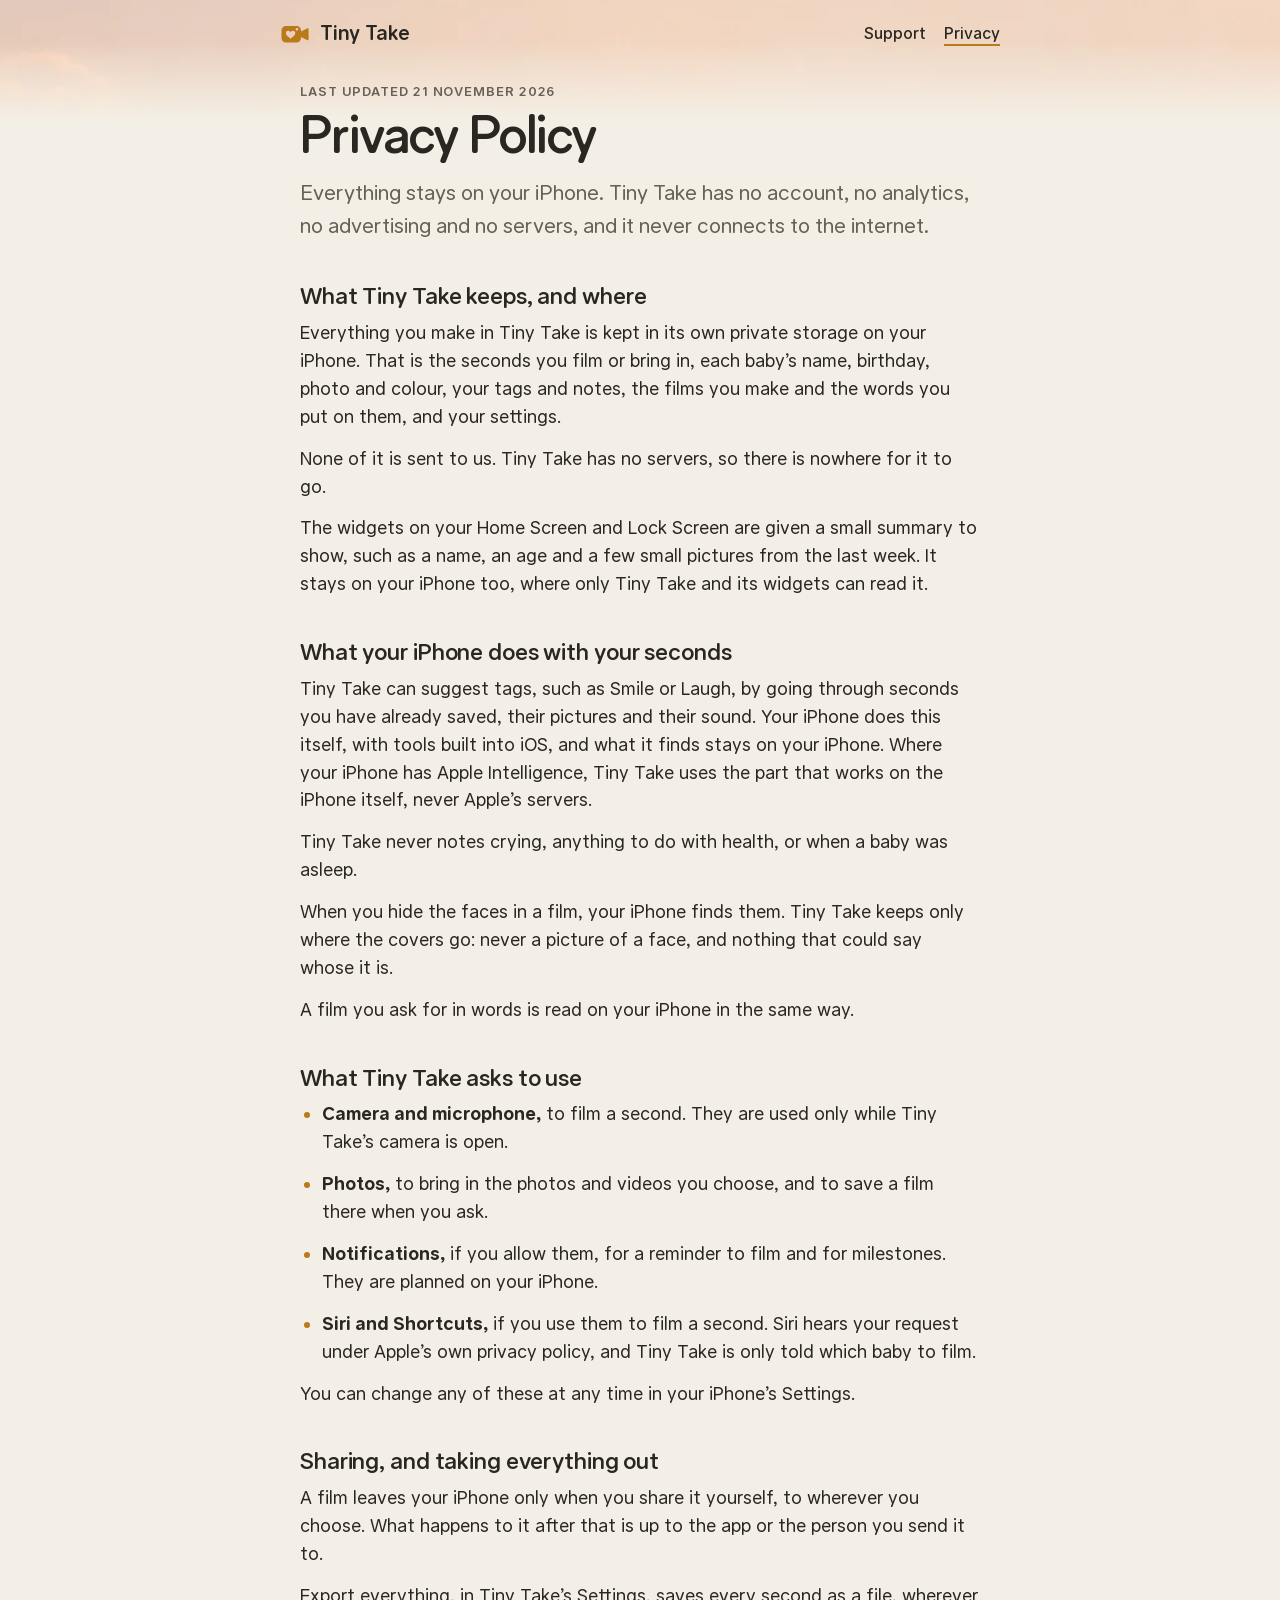
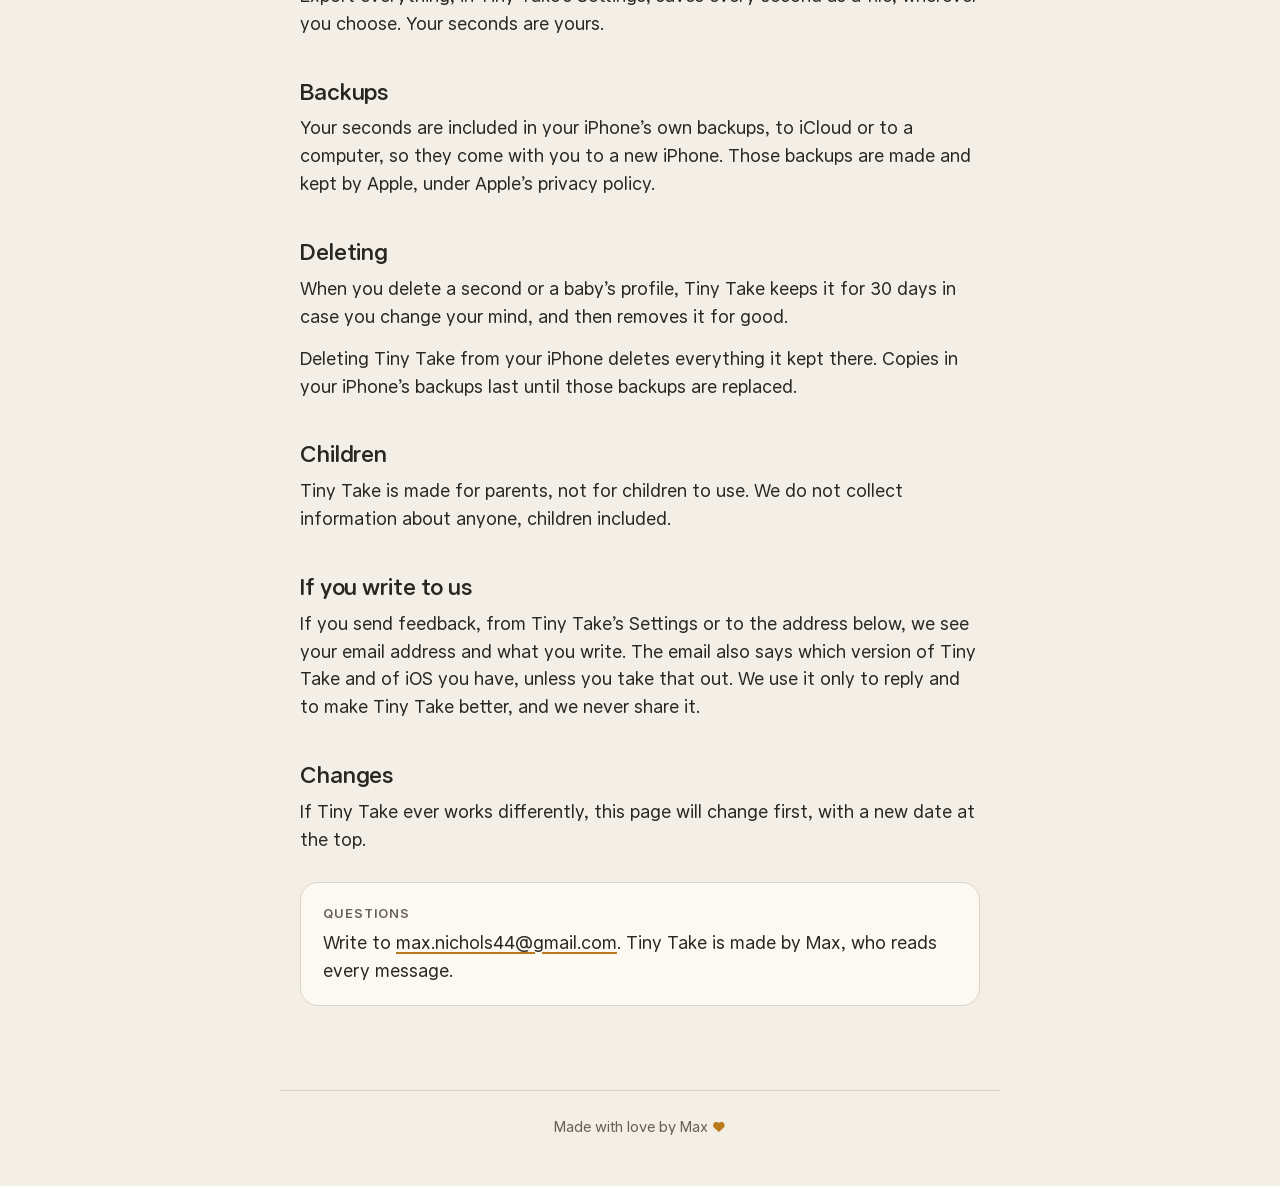
==== privacy.html @ 1852c401 "The pages as they are in Tiny Take's site folder" ====
<!doctype html>
<html lang="en-GB">
<head>
  <meta charset="utf-8">
  <meta name="viewport" content="width=device-width, initial-scale=1">
  <title>Privacy Policy · Tiny Take</title>
  <meta name="description" content="Tiny Take keeps your seconds on your iPhone. No account, no analytics, no advertising and no servers.">
  <link rel="icon" href="images/favicon.png">
  <link rel="apple-touch-icon" href="images/apple-touch-icon.png">
  <link rel="stylesheet" href="style.css">
</head>
<body>
  <header class="sky">
    <div class="bar">
      <a class="name" href="./"><img src="images/camera.svg" alt="">Tiny Take</a>
      <nav>
        <a href="support.html">Support</a>
        <a href="privacy.html" aria-current="page">Privacy</a>
      </nav>
    </div>
  </header>

  <main>
    <p class="label">Last updated 21 November 2026</p>
    <h1>Privacy Policy</h1>
    <p class="lead">Everything stays on your iPhone. Tiny Take has no account, no analytics, no advertising and no servers, and it never connects to the internet.</p>

    <h2>What Tiny Take keeps, and where</h2>
    <p>Everything you make in Tiny Take is kept in its own private storage on your iPhone. That is the seconds you film or bring in, each baby’s name, birthday, photo and colour, your tags and notes, the films you make and the words you put on them, and your settings.</p>
    <p>None of it is sent to us. Tiny Take has no servers, so there is nowhere for it to go.</p>
    <p>The widgets on your Home Screen and Lock Screen are given a small summary to show, such as a name, an age and a few small pictures from the last week. It stays on your iPhone too, where only Tiny Take and its widgets can read it.</p>

    <h2>What your iPhone does with your seconds</h2>
    <p>Tiny Take can suggest tags, such as Smile or Laugh, by going through seconds you have already saved, their pictures and their sound. Your iPhone does this itself, with tools built into iOS, and what it finds stays on your iPhone. Where your iPhone has Apple Intelligence, Tiny Take uses the part that works on the iPhone itself, never Apple’s servers.</p>
    <p>Tiny Take never notes crying, anything to do with health, or when a baby was asleep.</p>
    <p>When you hide the faces in a film, your iPhone finds them. Tiny Take keeps only where the covers go: never a picture of a face, and nothing that could say whose it is.</p>
    <p>A film you ask for in words is read on your iPhone in the same way.</p>

    <h2>What Tiny Take asks to use</h2>
    <ul>
      <li><strong>Camera and microphone,</strong> to film a second. They are used only while Tiny Take’s camera is open.</li>
      <li><strong>Photos,</strong> to bring in the photos and videos you choose, and to save a film there when you ask.</li>
      <li><strong>Notifications,</strong> if you allow them, for a reminder to film and for milestones. They are planned on your iPhone.</li>
      <li><strong>Siri and Shortcuts,</strong> if you use them to film a second. Siri hears your request under Apple’s own privacy policy, and Tiny Take is only told which baby to film.</li>
    </ul>
    <p>You can change any of these at any time in your iPhone’s Settings.</p>

    <h2>Sharing, and taking everything out</h2>
    <p>A film leaves your iPhone only when you share it yourself, to wherever you choose. What happens to it after that is up to the app or the person you send it to.</p>
    <p>Export everything, in Tiny Take’s Settings, saves every second as a file, wherever you choose. Your seconds are yours.</p>

    <h2>Backups</h2>
    <p>Your seconds are included in your iPhone’s own backups, to iCloud or to a computer, so they come with you to a new iPhone. Those backups are made and kept by Apple, under Apple’s privacy policy.</p>

    <h2>Deleting</h2>
    <p>When you delete a second or a baby’s profile, Tiny Take keeps it for 30 days in case you change your mind, and then removes it for good.</p>
    <p>Deleting Tiny Take from your iPhone deletes everything it kept there. Copies in your iPhone’s backups last until those backups are replaced.</p>

    <h2>Children</h2>
    <p>Tiny Take is made for parents, not for children to use. We do not collect information about anyone, children included.</p>

    <h2>If you write to us</h2>
    <p>If you send feedback, from Tiny Take’s Settings or to the address below, we see your email address and what you write. The email also says which version of Tiny Take and of iOS you have, unless you take that out. We use it only to reply and to make Tiny Take better, and we never share it.</p>

    <h2>Changes</h2>
    <p>If Tiny Take ever works differently, this page will change first, with a new date at the top.</p>

    <div class="card">
      <p class="label">Questions</p>
      <p>Write to <a href="mailto:max.nichols44@gmail.com">max.nichols44@gmail.com</a>. Tiny Take is made by Max, who reads every message.</p>
    </div>
  </main>

  <footer>Made with love by Max <span class="heart">&#9829;</span></footer>
</body>
</html>
---- style.css ----
/* Tiny Take's web pages, in the app's own look: warm paper, ink, Allo set a fifth rounder than
   it is drawn (as the app sets it), the baby's colour marigold for the camera and the underlines,
   and the warm clouds of the App Store pictures. The colours are the app's own (brand/tokens.json),
   light and dark. */

@font-face {
  font-family: "Allo";
  src: url("fonts/AlloVariable.ttf") format("truetype");
  font-weight: 100 900;
  font-display: swap;
}

:root {
  color-scheme: light dark;
  --paper: #f4efe6;
  --card: #fcf9f3;
  --well: #ebe4d7;
  --ink: #2a2622;
  --ink-secondary: #685f55;
  --hairline: #dcd3c5;
  --marigold: #b87a1a;
  --gold: #ddbb72;
  --sky-fade: rgba(244, 239, 230, 0);
}

@media (prefers-color-scheme: dark) {
  :root {
    --paper: #14110e;
    --card: #1e1a16;
    --well: #1b1713;
    --ink: #ede4d6;
    --ink-secondary: #a99c8b;
    --hairline: #2e2822;
    --marigold: #e6b160;
    --gold: #ebd6a0;
    --sky-fade: rgba(20, 17, 14, 0.55);
  }
}

* { box-sizing: border-box; }

html { -webkit-text-size-adjust: 100%; }

body {
  margin: 0;
  background: var(--paper);
  color: var(--ink);
  font-family: "Allo", ui-rounded, -apple-system, BlinkMacSystemFont, system-ui, sans-serif;
  font-variation-settings: "ROND" 70;
  font-size: 18px;
  line-height: 1.55;
  -webkit-font-smoothing: antialiased;
}

/* The clouds behind the top of every page, fading into the paper. */
.sky {
  background:
    linear-gradient(to bottom, var(--sky-fade) 0%, var(--sky-fade) 35%, var(--paper) 100%),
    url("images/clouds.webp") center 38% / cover no-repeat;
  padding: 18px 20px 72px;
}

.bar {
  max-width: 720px;
  margin: 0 auto;
  display: flex;
  align-items: center;
  justify-content: space-between;
  gap: 16px;
}

.name {
  display: inline-flex;
  align-items: center;
  gap: 10px;
  color: var(--ink);
  text-decoration: none;
  font-weight: 600;
  font-size: 20px;
  letter-spacing: -0.01em;
}

.name img { width: 30px; height: 26px; }

.bar nav { display: flex; gap: 18px; font-size: 16px; }

.bar nav a { color: var(--ink); text-decoration: none; font-weight: 500; }

.bar nav a[aria-current="page"] {
  text-decoration: underline;
  text-decoration-color: var(--marigold);
  text-decoration-thickness: 2px;
  text-underline-offset: 5px;
}

main {
  max-width: 720px;
  margin: -40px auto 0;
  padding: 0 20px 56px;
}

h1 {
  font-size: clamp(36px, 8vw, 52px);
  font-weight: 560;
  letter-spacing: -0.012em;
  line-height: 1.08;
  margin: 0 0 14px;
}

h2 {
  font-size: 23px;
  font-weight: 560;
  letter-spacing: -0.005em;
  line-height: 1.25;
  margin: 40px 0 8px;
}

p, li { margin: 0 0 14px; }

ul { padding-left: 22px; margin: 0 0 14px; }

li::marker { color: var(--marigold); }

.lead { font-size: 21px; color: var(--ink-secondary); margin-bottom: 8px; }

.small { font-size: 15px; color: var(--ink-secondary); }

/* Small capitals, as the app's labels are ("WEEK 3", "TODAY"). */
.label {
  font-size: 13px;
  font-weight: 600;
  letter-spacing: 0.07em;
  text-transform: uppercase;
  color: var(--ink-secondary);
  margin: 0 0 6px;
}

a {
  color: inherit;
  text-decoration: underline;
  text-decoration-color: var(--marigold);
  text-decoration-thickness: 2px;
  text-underline-offset: 3px;
}

.card {
  background: var(--card);
  border: 1px solid var(--hairline);
  border-radius: 18px;
  padding: 20px 22px 6px;
  margin: 28px 0;
}

.icon {
  width: 120px;
  height: 120px;
  border-radius: 27px;
  box-shadow: 0 14px 34px rgba(84, 48, 26, 0.18);
  display: block;
  margin: 0 0 22px;
}

.links { display: flex; flex-wrap: wrap; gap: 12px; margin: 26px 0 0; }

.links a {
  display: inline-block;
  padding: 10px 20px;
  border-radius: 999px;
  background: var(--card);
  border: 1px solid var(--hairline);
  text-decoration: none;
  font-weight: 560;
  font-size: 17px;
}

footer {
  max-width: 720px;
  margin: 0 auto;
  padding: 24px 20px 48px;
  border-top: 1px solid var(--hairline);
  color: var(--ink-secondary);
  font-size: 15px;
  text-align: center;
}

footer .heart { color: var(--marigold); }

@media (max-width: 520px) {
  body { font-size: 17px; }
  .sky { padding: 14px 16px 64px; }
  main { padding: 0 16px 48px; }
  footer { padding: 22px 16px 40px; }
  .bar nav { gap: 14px; font-size: 15px; }
  .name { font-size: 18px; }
  .lead { font-size: 19px; }
}
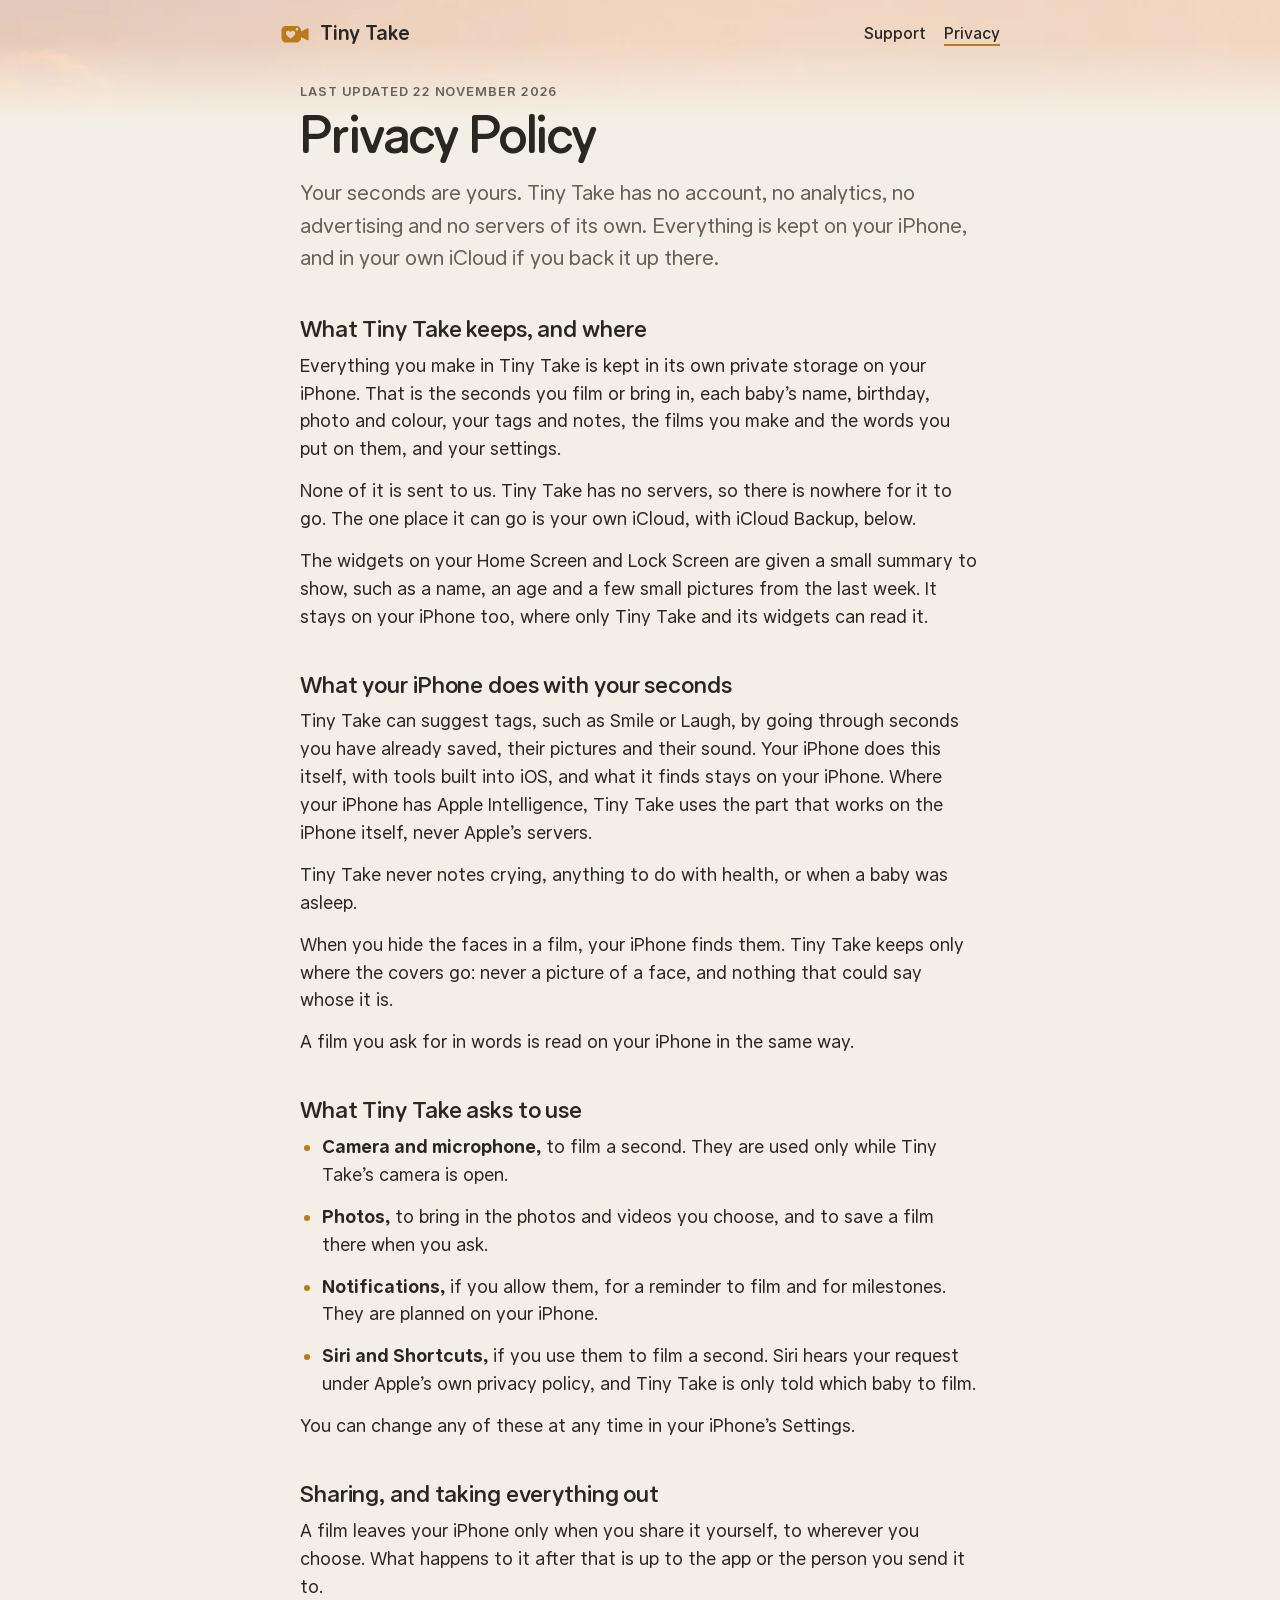
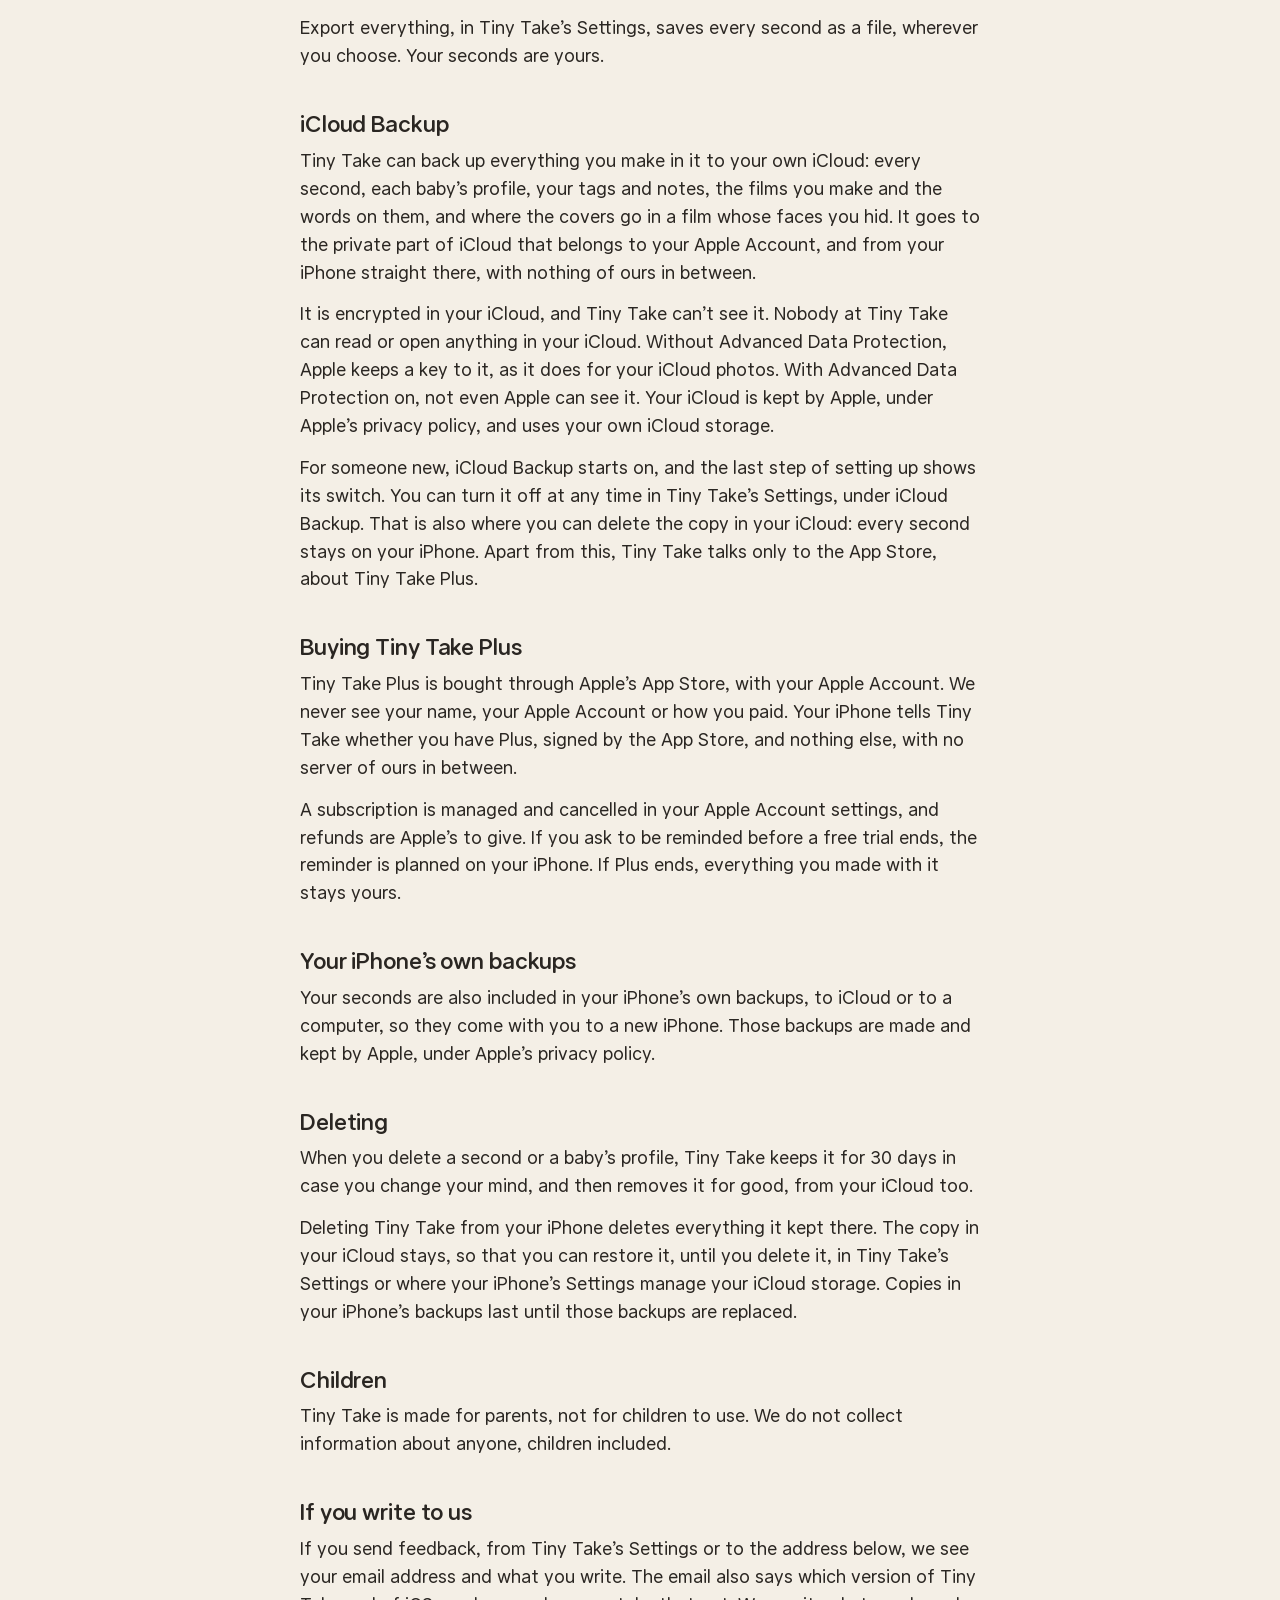
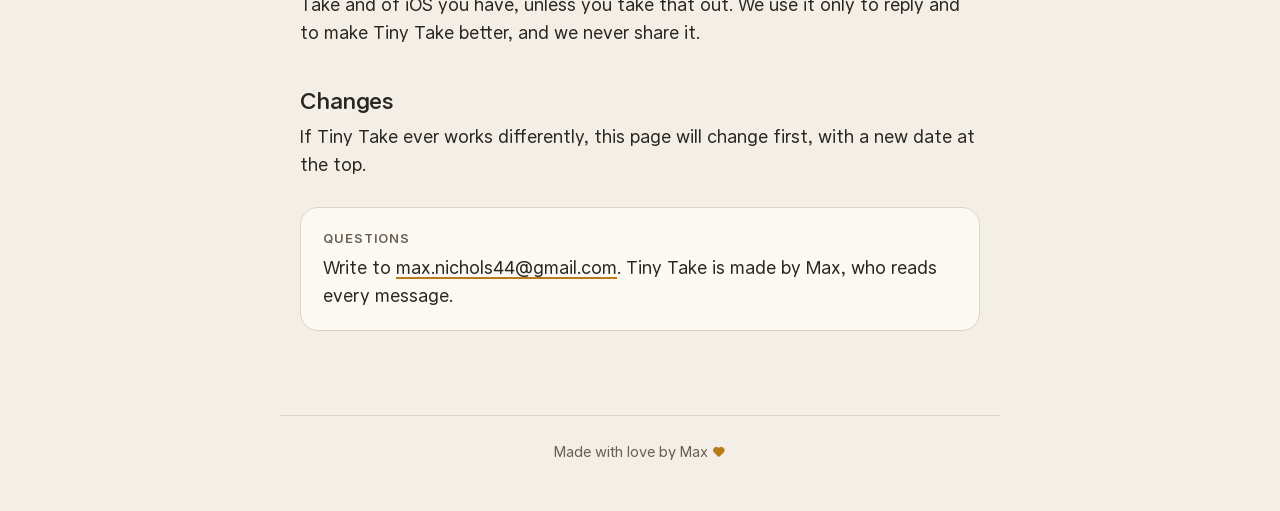
==== commit c62ba20b: "The pages as they are in Tiny Take's site folder" ====
--- a/privacy.html
+++ b/privacy.html
@@ -4,7 +4,7 @@
   <meta charset="utf-8">
   <meta name="viewport" content="width=device-width, initial-scale=1">
   <title>Privacy Policy · Tiny Take</title>
-  <meta name="description" content="Tiny Take keeps your seconds on your iPhone. No account, no analytics, no advertising and no servers.">
+  <meta name="description" content="Tiny Take keeps your seconds on your iPhone, and in your own iCloud if you back them up. No account, no analytics, no advertising and no servers of its own.">
   <link rel="icon" href="images/favicon.png">
   <link rel="apple-touch-icon" href="images/apple-touch-icon.png">
   <link rel="stylesheet" href="style.css">
@@ -21,13 +21,13 @@
   </header>
 
   <main>
-    <p class="label">Last updated 21 November 2026</p>
+    <p class="label">Last updated 22 November 2026</p>
     <h1>Privacy Policy</h1>
-    <p class="lead">Everything stays on your iPhone. Tiny Take has no account, no analytics, no advertising and no servers, and it never connects to the internet.</p>
+    <p class="lead">Your seconds are yours. Tiny Take has no account, no analytics, no advertising and no servers of its own. Everything is kept on your iPhone, and in your own iCloud if you back it up there.</p>
 
     <h2>What Tiny Take keeps, and where</h2>
     <p>Everything you make in Tiny Take is kept in its own private storage on your iPhone. That is the seconds you film or bring in, each baby’s name, birthday, photo and colour, your tags and notes, the films you make and the words you put on them, and your settings.</p>
-    <p>None of it is sent to us. Tiny Take has no servers, so there is nowhere for it to go.</p>
+    <p>None of it is sent to us. Tiny Take has no servers, so there is nowhere for it to go. The one place it can go is your own iCloud, with iCloud Backup, below.</p>
     <p>The widgets on your Home Screen and Lock Screen are given a small summary to show, such as a name, an age and a few small pictures from the last week. It stays on your iPhone too, where only Tiny Take and its widgets can read it.</p>
 
     <h2>What your iPhone does with your seconds</h2>
@@ -49,12 +49,21 @@
     <p>A film leaves your iPhone only when you share it yourself, to wherever you choose. What happens to it after that is up to the app or the person you send it to.</p>
     <p>Export everything, in Tiny Take’s Settings, saves every second as a file, wherever you choose. Your seconds are yours.</p>
 
-    <h2>Backups</h2>
-    <p>Your seconds are included in your iPhone’s own backups, to iCloud or to a computer, so they come with you to a new iPhone. Those backups are made and kept by Apple, under Apple’s privacy policy.</p>
+    <h2>iCloud Backup</h2>
+    <p>Tiny Take can back up everything you make in it to your own iCloud: every second, each baby’s profile, your tags and notes, the films you make and the words on them, and where the covers go in a film whose faces you hid. It goes to the private part of iCloud that belongs to your Apple Account, and from your iPhone straight there, with nothing of ours in between.</p>
+    <p>It is encrypted in your iCloud, and Tiny Take can’t see it. Nobody at Tiny Take can read or open anything in your iCloud. Without Advanced Data Protection, Apple keeps a key to it, as it does for your iCloud photos. With Advanced Data Protection on, not even Apple can see it. Your iCloud is kept by Apple, under Apple’s privacy policy, and uses your own iCloud storage.</p>
+    <p>For someone new, iCloud Backup starts on, and the last step of setting up shows its switch. You can turn it off at any time in Tiny Take’s Settings, under iCloud Backup. That is also where you can delete the copy in your iCloud: every second stays on your iPhone. Apart from this, Tiny Take talks only to the App Store, about Tiny Take Plus.</p>
+
+    <h2>Buying Tiny Take Plus</h2>
+    <p>Tiny Take Plus is bought through Apple’s App Store, with your Apple Account. We never see your name, your Apple Account or how you paid. Your iPhone tells Tiny Take whether you have Plus, signed by the App Store, and nothing else, with no server of ours in between.</p>
+    <p>A subscription is managed and cancelled in your Apple Account settings, and refunds are Apple’s to give. If you ask to be reminded before a free trial ends, the reminder is planned on your iPhone. If Plus ends, everything you made with it stays yours.</p>
+
+    <h2>Your iPhone’s own backups</h2>
+    <p>Your seconds are also included in your iPhone’s own backups, to iCloud or to a computer, so they come with you to a new iPhone. Those backups are made and kept by Apple, under Apple’s privacy policy.</p>
 
     <h2>Deleting</h2>
-    <p>When you delete a second or a baby’s profile, Tiny Take keeps it for 30 days in case you change your mind, and then removes it for good.</p>
-    <p>Deleting Tiny Take from your iPhone deletes everything it kept there. Copies in your iPhone’s backups last until those backups are replaced.</p>
+    <p>When you delete a second or a baby’s profile, Tiny Take keeps it for 30 days in case you change your mind, and then removes it for good, from your iCloud too.</p>
+    <p>Deleting Tiny Take from your iPhone deletes everything it kept there. The copy in your iCloud stays, so that you can restore it, until you delete it, in Tiny Take’s Settings or where your iPhone’s Settings manage your iCloud storage. Copies in your iPhone’s backups last until those backups are replaced.</p>
 
     <h2>Children</h2>
     <p>Tiny Take is made for parents, not for children to use. We do not collect information about anyone, children included.</p>
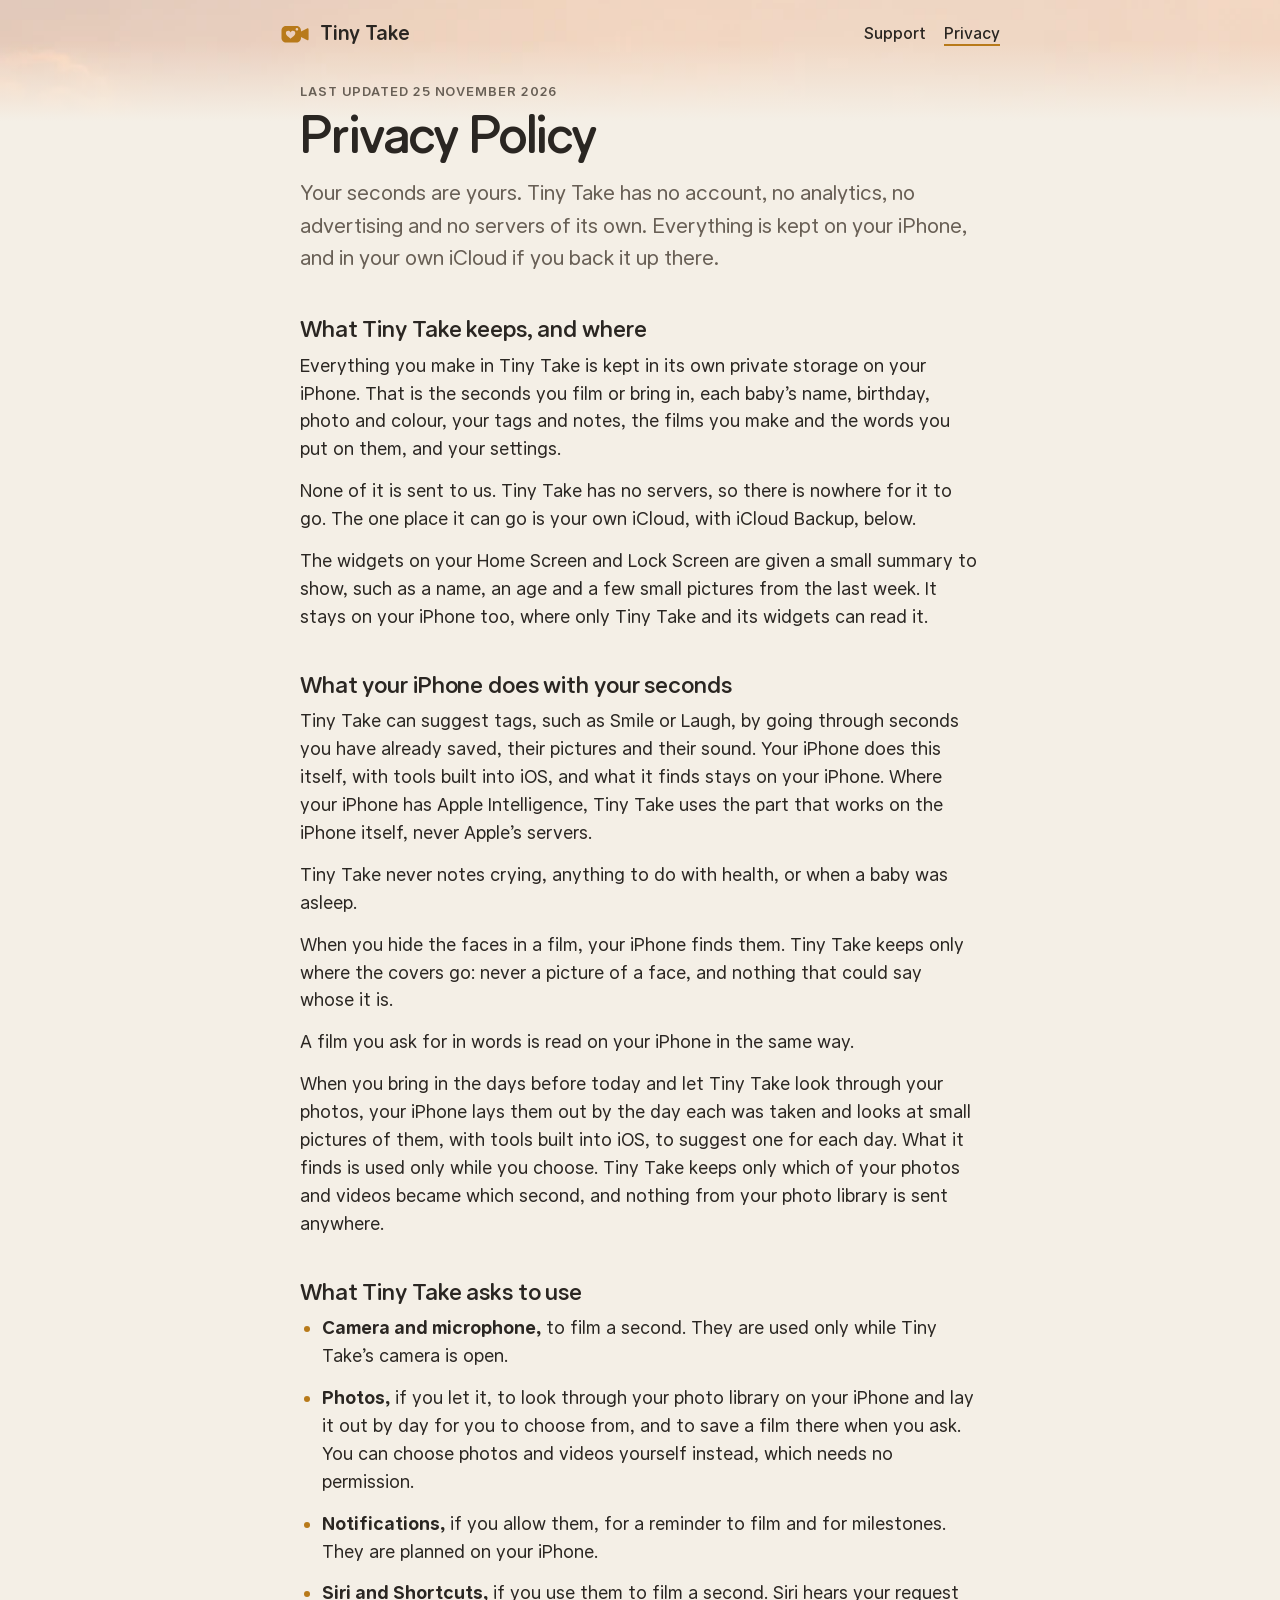
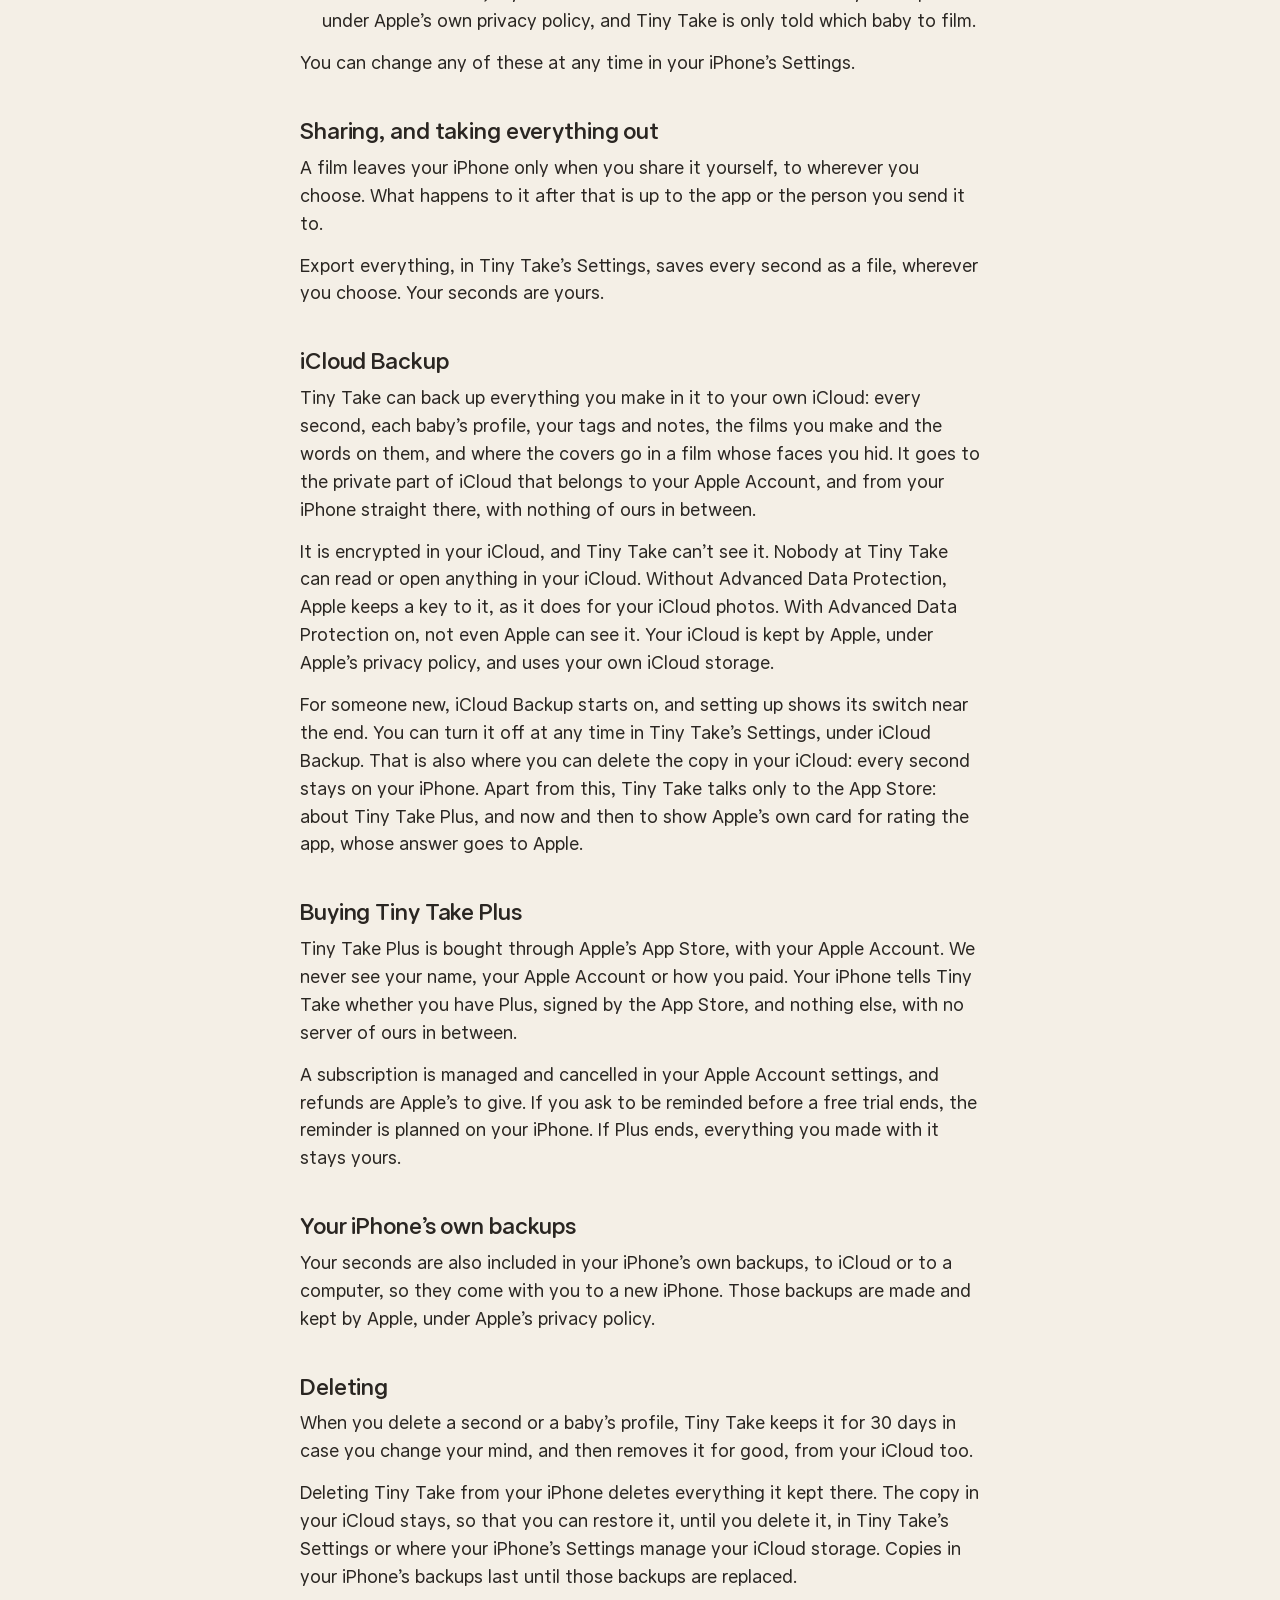
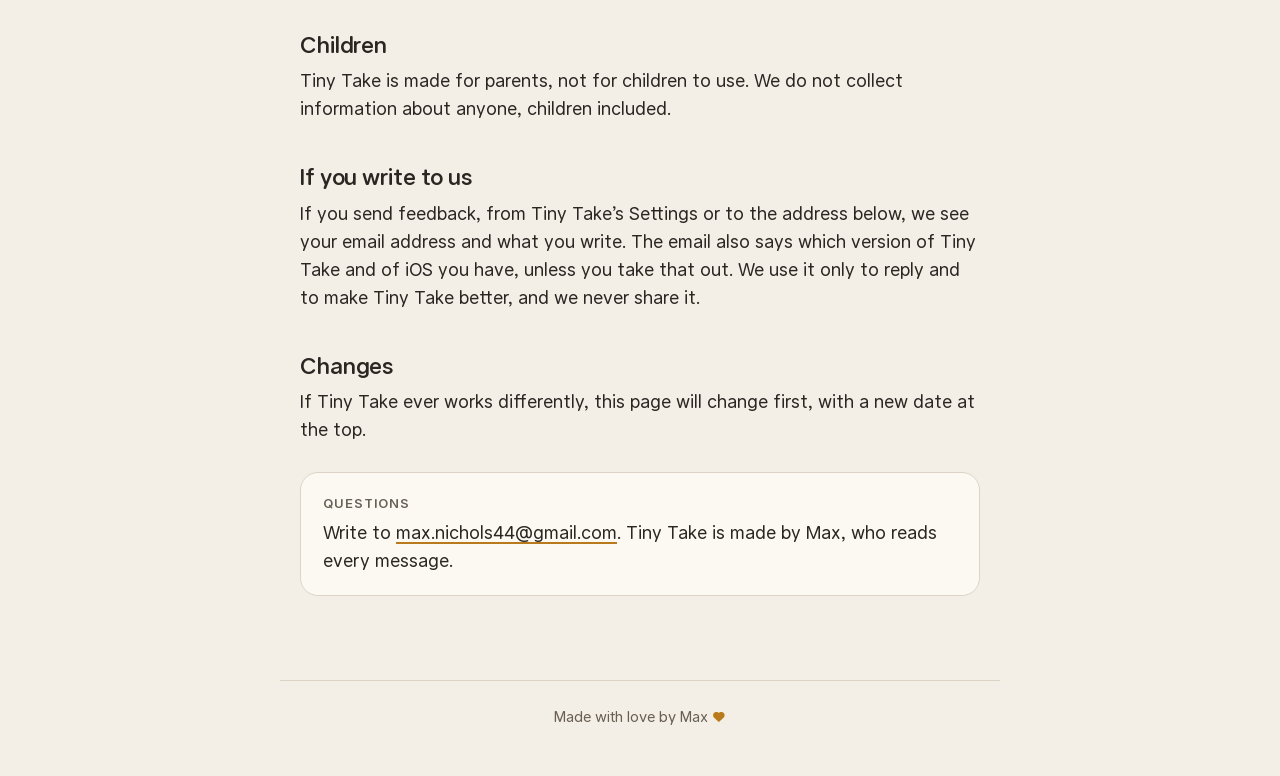
==== commit c0537121: "The pages as they are in Tiny Take's site folder" ====
--- a/privacy.html
+++ b/privacy.html
@@ -21,7 +21,7 @@
   </header>
 
   <main>
-    <p class="label">Last updated 22 November 2026</p>
+    <p class="label">Last updated 25 November 2026</p>
     <h1>Privacy Policy</h1>
     <p class="lead">Your seconds are yours. Tiny Take has no account, no analytics, no advertising and no servers of its own. Everything is kept on your iPhone, and in your own iCloud if you back it up there.</p>
 
@@ -35,11 +35,12 @@
     <p>Tiny Take never notes crying, anything to do with health, or when a baby was asleep.</p>
     <p>When you hide the faces in a film, your iPhone finds them. Tiny Take keeps only where the covers go: never a picture of a face, and nothing that could say whose it is.</p>
     <p>A film you ask for in words is read on your iPhone in the same way.</p>
+    <p>When you bring in the days before today and let Tiny Take look through your photos, your iPhone lays them out by the day each was taken and looks at small pictures of them, with tools built into iOS, to suggest one for each day. What it finds is used only while you choose. Tiny Take keeps only which of your photos and videos became which second, and nothing from your photo library is sent anywhere.</p>
 
     <h2>What Tiny Take asks to use</h2>
     <ul>
       <li><strong>Camera and microphone,</strong> to film a second. They are used only while Tiny Take’s camera is open.</li>
-      <li><strong>Photos,</strong> to bring in the photos and videos you choose, and to save a film there when you ask.</li>
+      <li><strong>Photos,</strong> if you let it, to look through your photo library on your iPhone and lay it out by day for you to choose from, and to save a film there when you ask. You can choose photos and videos yourself instead, which needs no permission.</li>
       <li><strong>Notifications,</strong> if you allow them, for a reminder to film and for milestones. They are planned on your iPhone.</li>
       <li><strong>Siri and Shortcuts,</strong> if you use them to film a second. Siri hears your request under Apple’s own privacy policy, and Tiny Take is only told which baby to film.</li>
     </ul>
@@ -52,7 +53,7 @@
     <h2>iCloud Backup</h2>
     <p>Tiny Take can back up everything you make in it to your own iCloud: every second, each baby’s profile, your tags and notes, the films you make and the words on them, and where the covers go in a film whose faces you hid. It goes to the private part of iCloud that belongs to your Apple Account, and from your iPhone straight there, with nothing of ours in between.</p>
     <p>It is encrypted in your iCloud, and Tiny Take can’t see it. Nobody at Tiny Take can read or open anything in your iCloud. Without Advanced Data Protection, Apple keeps a key to it, as it does for your iCloud photos. With Advanced Data Protection on, not even Apple can see it. Your iCloud is kept by Apple, under Apple’s privacy policy, and uses your own iCloud storage.</p>
-    <p>For someone new, iCloud Backup starts on, and the last step of setting up shows its switch. You can turn it off at any time in Tiny Take’s Settings, under iCloud Backup. That is also where you can delete the copy in your iCloud: every second stays on your iPhone. Apart from this, Tiny Take talks only to the App Store, about Tiny Take Plus.</p>
+    <p>For someone new, iCloud Backup starts on, and setting up shows its switch near the end. You can turn it off at any time in Tiny Take’s Settings, under iCloud Backup. That is also where you can delete the copy in your iCloud: every second stays on your iPhone. Apart from this, Tiny Take talks only to the App Store: about Tiny Take Plus, and now and then to show Apple’s own card for rating the app, whose answer goes to Apple.</p>
 
     <h2>Buying Tiny Take Plus</h2>
     <p>Tiny Take Plus is bought through Apple’s App Store, with your Apple Account. We never see your name, your Apple Account or how you paid. Your iPhone tells Tiny Take whether you have Plus, signed by the App Store, and nothing else, with no server of ours in between.</p>
